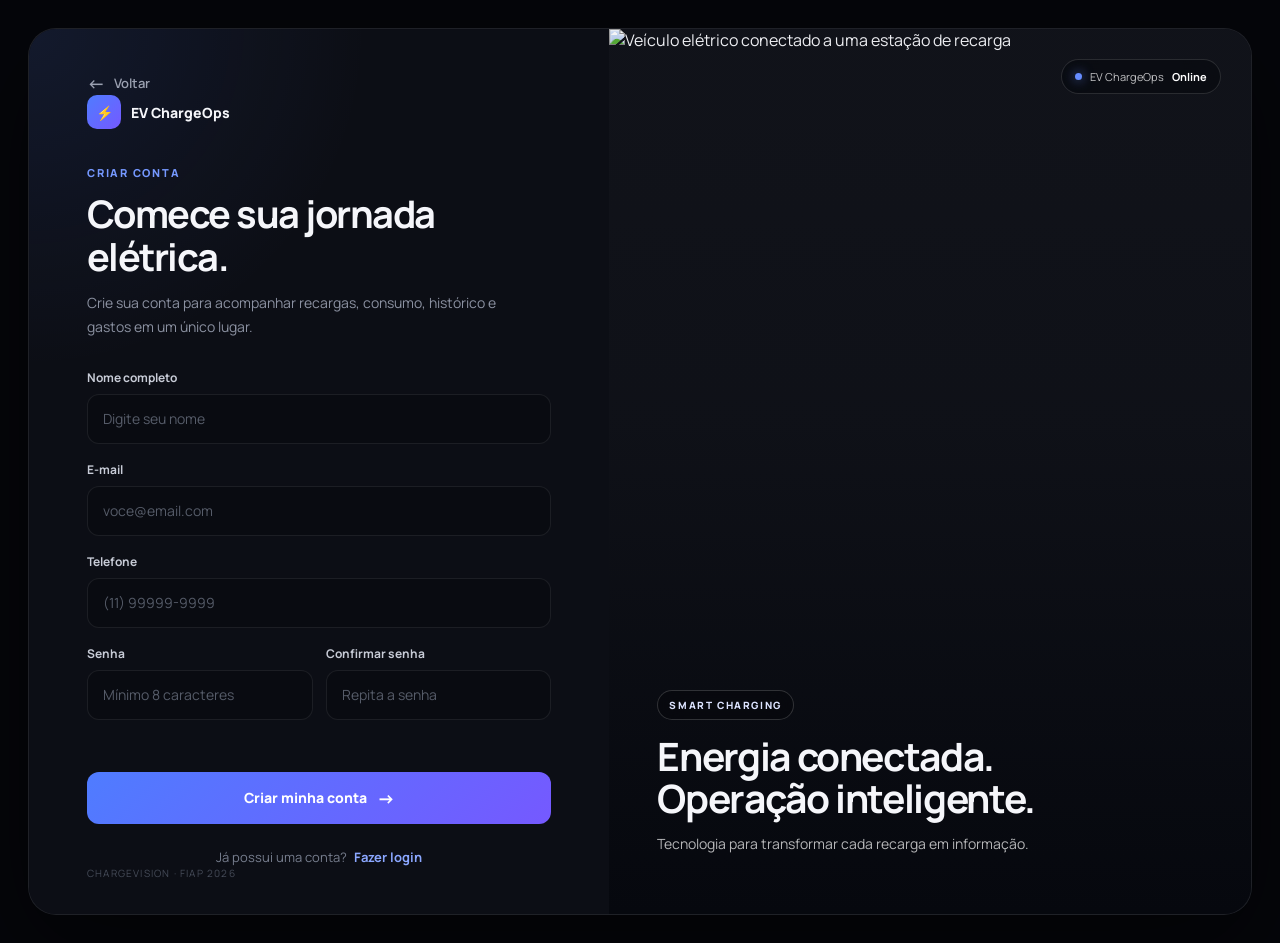
==== frontend/cadastro.html @ b4cae687 "feat: adiciona cadastro e painel do usuario" ====
<!DOCTYPE html>
<html lang="pt-BR">

<head>
    <meta charset="UTF-8">

    <meta
        name="viewport"
        content="width=device-width, initial-scale=1.0"
    >

    <title>
        Criar conta | EV ChargeOps
    </title>

    <link
        rel="preconnect"
        href="https://fonts.googleapis.com"
    >

    <link
        rel="preconnect"
        href="https://fonts.gstatic.com"
        crossorigin
    >

    <link
        href="https://fonts.googleapis.com/css2?family=Manrope:wght@400;500;600;700;800&display=swap"
        rel="stylesheet"
    >

    <link
        rel="stylesheet"
        href="cadastro.css"
    >
</head>

<body>

    <main class="cadastro-page">

        <section class="cadastro-shell">

            <!-- FORMULÁRIO -->

            <div class="cadastro-form-area">

                <a
                    class="back-link"
                    href="login.html"
                >
                    <span>←</span>
                    Voltar
                </a>

                <div class="cadastro-card">

                    <div class="brand">

                        <div class="brand-icon">
                            ⚡
                        </div>

                        <span>
                            EV ChargeOps
                        </span>

                    </div>

                    <div class="cadastro-heading">

                        <span class="heading-label">
                            CRIAR CONTA
                        </span>

                        <h1>
                            Comece sua jornada
                            elétrica.
                        </h1>

                        <p>
                            Crie sua conta para acompanhar
                            recargas, consumo, histórico e
                            gastos em um único lugar.
                        </p>

                    </div>

                    <form id="form-cadastro">

                        <div class="form-group">

                            <label for="nome">
                                Nome completo
                            </label>

                            <input
                                id="nome"
                                type="text"
                                autocomplete="name"
                                placeholder="Digite seu nome"
                                required
                            >

                        </div>

                        <div class="form-group">

                            <label for="email">
                                E-mail
                            </label>

                            <input
                                id="email"
                                type="email"
                                autocomplete="email"
                                placeholder="voce@email.com"
                                required
                            >

                        </div>

                        <div class="form-group">

                            <label for="telefone">
                                Telefone
                            </label>

                            <input
                                id="telefone"
                                type="tel"
                                autocomplete="tel"
                                placeholder="(11) 99999-9999"
                            >

                        </div>

                        <div class="form-row">

                            <div class="form-group">

                                <label for="senha">
                                    Senha
                                </label>

                                <input
                                    id="senha"
                                    type="password"
                                    minlength="8"
                                    autocomplete="new-password"
                                    placeholder="Mínimo 8 caracteres"
                                    required
                                >

                            </div>

                            <div class="form-group">

                                <label for="confirmar-senha">
                                    Confirmar senha
                                </label>

                                <input
                                    id="confirmar-senha"
                                    type="password"
                                    minlength="8"
                                    autocomplete="new-password"
                                    placeholder="Repita a senha"
                                    required
                                >

                            </div>

                        </div>

                        <div
                            id="cadastro-mensagem"
                            class="form-message"
                        ></div>

                        <button
                            id="btn-cadastrar"
                            type="submit"
                        >
                            Criar minha conta
                            <span>→</span>
                        </button>

                    </form>

                    <p class="login-link">

                        Já possui uma conta?

                        <a href="login.html">
                            Fazer login
                        </a>

                    </p>

                </div>

                <span class="footer-text">
                    ChargeVision · FIAP 2026
                </span>

            </div>

            <!-- IMAGEM -->

            <div class="cadastro-visual">

                <img
                    src="assets/cadastro-ev.jpg"
                    alt="Veículo elétrico conectado a uma estação de recarga"
                >

                <div class="visual-overlay"></div>

                <div class="visual-content">

                    <span class="visual-tag">
                        SMART CHARGING
                    </span>

                    <h2>
                        Energia conectada.
                        <br>
                        Operação inteligente.
                    </h2>

                    <p>
                        Tecnologia para transformar
                        cada recarga em informação.
                    </p>

                </div>

                <div class="visual-status">

                    <span class="status-dot"></span>

                    EV ChargeOps
                    <strong>Online</strong>

                </div>

            </div>

        </section>

    </main>

    <script src="cadastro.js"></script>

</body>

</html>
---- frontend/cadastro.css ----
* {
    margin: 0;
    padding: 0;
    box-sizing: border-box;
}

:root {
    --background: #07080d;
    --surface: #0c0e15;
    --surface-soft: #11141d;

    --text: #f5f6fa;
    --muted: #8b91a1;

    --blue: #4f7cff;
    --blue-light: #7598ff;
    --violet: #7559ff;

    --border: rgba(255, 255, 255, 0.08);
}

body {
    min-height: 100vh;

    font-family:
        "Manrope",
        sans-serif;

    background:
        #05060a;

    color:
        var(--text);
}

.cadastro-page {
    min-height: 100vh;

    display: flex;
    align-items: center;
    justify-content: center;

    padding: 28px;
}

.cadastro-shell {
    width: 100%;
    max-width: 1240px;

    min-height: 760px;

    display: grid;

    grid-template-columns:
        0.95fr
        1.05fr;

    overflow: hidden;

    border-radius: 28px;

    border:
        1px solid
        var(--border);

    background:
        var(--surface);

    box-shadow:
        0 32px 100px
        rgba(0, 0, 0, 0.48);
}

/* =========================
   FORM
========================= */

.cadastro-form-area {
    position: relative;

    padding:
        42px
        58px
        34px;

    display: flex;
    flex-direction: column;

    background:
        radial-gradient(
            circle at 0% 0%,
            rgba(79, 124, 255, 0.10),
            transparent 32%
        ),
        var(--surface);
}

.back-link {
    width: fit-content;

    display: inline-flex;
    align-items: center;

    gap: 9px;

    color:
        #9ba1b1;

    text-decoration: none;

    font-size: 13px;
    font-weight: 600;

    transition: 0.2s ease;
}

.back-link span {
    font-size: 18px;
}

.back-link:hover {
    color:
        white;

    transform:
        translateX(-2px);
}

.cadastro-card {
    width: 100%;
    max-width: 500px;

    margin:
        auto;
}

.brand {
    display: flex;
    align-items: center;

    gap: 10px;

    margin-bottom: 36px;

    font-size: 14px;
    font-weight: 800;
}

.brand-icon {
    width: 34px;
    height: 34px;

    display: flex;
    align-items: center;
    justify-content: center;

    border-radius: 10px;

    background:
        linear-gradient(
            135deg,
            var(--blue),
            var(--violet)
        );
}

.heading-label {
    display: block;

    margin-bottom: 12px;

    color:
        var(--blue-light);

    font-size: 11px;
    font-weight: 800;

    letter-spacing: 0.16em;
}

.cadastro-heading {
    margin-bottom: 30px;
}

.cadastro-heading h1 {
    max-width: 430px;

    margin-bottom: 14px;

    font-size: 38px;
    line-height: 1.12;

    letter-spacing: -0.04em;
}

.cadastro-heading p {
    max-width: 440px;

    color:
        var(--muted);

    font-size: 14px;
    line-height: 1.7;
}

#form-cadastro {
    display: flex;
    flex-direction: column;

    gap: 17px;
}

.form-row {
    display: grid;

    grid-template-columns:
        1fr
        1fr;

    gap: 13px;
}

.form-group {
    display: flex;
    flex-direction: column;

    gap: 8px;
}

.form-group label {
    color:
        #c8ccd7;

    font-size: 12px;
    font-weight: 700;
}

.form-group input {
    width: 100%;
    height: 50px;

    padding:
        0
        15px;

    border-radius: 12px;

    border:
        1px solid
        var(--border);

    outline: none;

    background:
        #090b11;

    color:
        white;

    font-family:
        inherit;

    font-size: 14px;

    transition:
        0.2s ease;
}

.form-group input::placeholder {
    color:
        #565c69;
}

.form-group input:hover {
    border-color:
        rgba(255, 255, 255, 0.15);
}

.form-group input:focus {
    border-color:
        rgba(79, 124, 255, 0.8);

    box-shadow:
        0 0 0 4px
        rgba(79, 124, 255, 0.10);
}

.form-message {
    min-height: 18px;

    font-size: 13px;
}

.form-message.error {
    color:
        #ff7c86;
}

.form-message.success {
    color:
        #7fa0ff;
}

#btn-cadastrar {
    width: 100%;
    height: 52px;

    display: flex;
    align-items: center;
    justify-content: center;

    gap: 10px;

    border: none;

    border-radius: 12px;

    cursor: pointer;

    background:
        linear-gradient(
            135deg,
            #4f7cff,
            #7559ff
        );

    color:
        white;

    font-family:
        inherit;

    font-size: 14px;
    font-weight: 800;

    transition:
        0.2s ease;
}

#btn-cadastrar span {
    font-size: 18px;
}

#btn-cadastrar:hover {
    transform:
        translateY(-2px);

    box-shadow:
        0 12px 32px
        rgba(79, 124, 255, 0.22);
}

#btn-cadastrar:disabled {
    opacity: 0.5;
    cursor: not-allowed;
    transform: none;
}

.login-link {
    margin-top: 24px;

    color:
        #777e8e;

    text-align: center;

    font-size: 13px;
}

.login-link a {
    margin-left: 4px;

    color:
        #8ba7ff;

    font-weight: 700;

    text-decoration: none;
}

.login-link a:hover {
    color:
        white;
}

.footer-text {
    color:
        #464c59;

    font-size: 10px;

    letter-spacing: 0.12em;

    text-transform: uppercase;
}

/* =========================
   VISUAL
========================= */

.cadastro-visual {
    position: relative;

    min-width: 0;

    overflow: hidden;

    background:
        #11131a;
}

.cadastro-visual img {
    position: absolute;

    width: 100%;
    height: 100%;

    object-fit: cover;

    inset: 0;
}

.visual-overlay {
    position: absolute;

    inset: 0;

    background:
        linear-gradient(
            180deg,
            rgba(5, 7, 13, 0.04) 10%,
            rgba(5, 7, 13, 0.18) 45%,
            rgba(5, 7, 13, 0.92) 100%
        );
}

.visual-content {
    position: absolute;

    left: 48px;
    right: 48px;
    bottom: 58px;

    z-index: 2;
}

.visual-tag {
    display: inline-block;

    margin-bottom: 15px;

    padding:
        7px
        11px;

    border:
        1px solid
        rgba(255, 255, 255, 0.17);

    border-radius: 999px;

    background:
        rgba(0, 0, 0, 0.22);

    backdrop-filter:
        blur(10px);

    color:
        #dce3ff;

    font-size: 10px;
    font-weight: 800;

    letter-spacing: 0.16em;
}

.visual-content h2 {
    max-width: 540px;

    margin-bottom: 14px;

    font-size: 39px;
    line-height: 1.08;

    letter-spacing: -0.035em;
}

.visual-content p {
    color:
        rgba(255, 255, 255, 0.70);

    font-size: 14px;

    line-height: 1.6;
}

.visual-status {
    position: absolute;

    top: 30px;
    right: 30px;

    z-index: 2;

    display: flex;
    align-items: center;

    gap: 8px;

    padding:
        9px
        13px;

    border:
        1px solid
        rgba(255, 255, 255, 0.13);

    border-radius: 999px;

    background:
        rgba(4, 6, 10, 0.44);

    backdrop-filter:
        blur(14px);

    font-size: 11px;

    color:
        rgba(255, 255, 255, 0.75);
}

.visual-status strong {
    color:
        white;
}

.status-dot {
    width: 7px;
    height: 7px;

    border-radius: 50%;

    background:
        #668cff;

    box-shadow:
        0 0 12px
        rgba(102, 140, 255, 0.8);
}

/* =========================
   RESPONSIVO
========================= */

@media (max-width: 940px) {

    .cadastro-shell {
        max-width: 650px;

        grid-template-columns:
            1fr;
    }

    .cadastro-visual {
        display: none;
    }

    .cadastro-form-area {
        min-height: 720px;
    }
}

@media (max-width: 560px) {

    .cadastro-page {
        padding: 12px;
    }

    .cadastro-shell {
        min-height: auto;

        border-radius: 20px;
    }

    .cadastro-form-area {
        min-height: auto;

        padding:
            26px
            22px;
    }

    .cadastro-card {
        margin:
            50px
            auto;
    }

    .cadastro-heading h1 {
        font-size: 31px;
    }

    .form-row {
        grid-template-columns:
            1fr;
    }
}
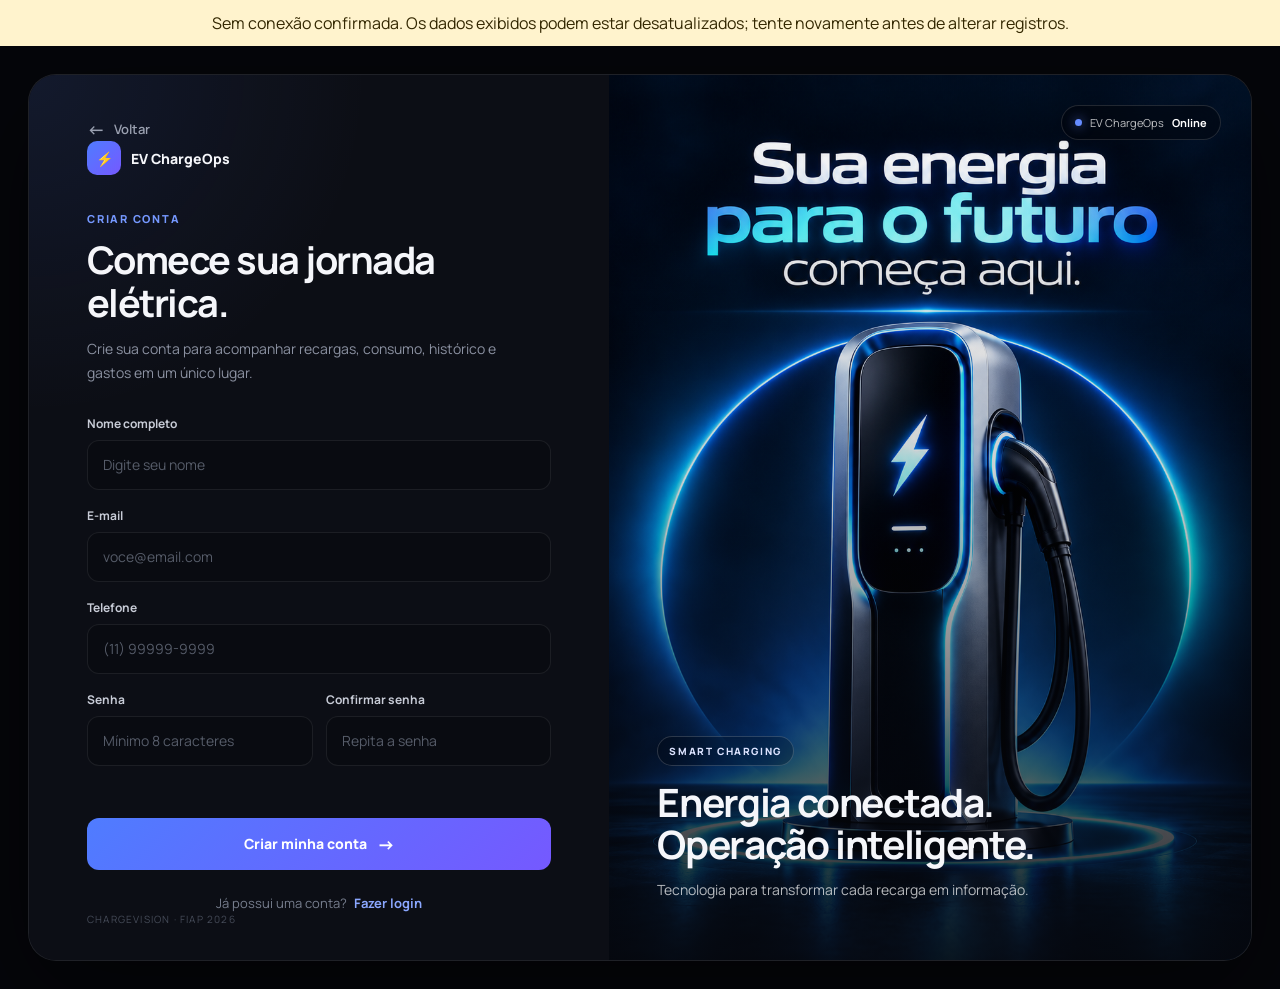
==== commit e6ea7ec4: "Integra aplicativo e adiciona contingência, persistência e recuperação" ====
--- a/frontend/cadastro.html
+++ b/frontend/cadastro.html
@@ -251,7 +251,7 @@
 
     </main>
 
-    <script src="cadastro.js"></script>
+    <script src="api.js"></script><script src="cadastro.js"></script>
 
 </body>
 
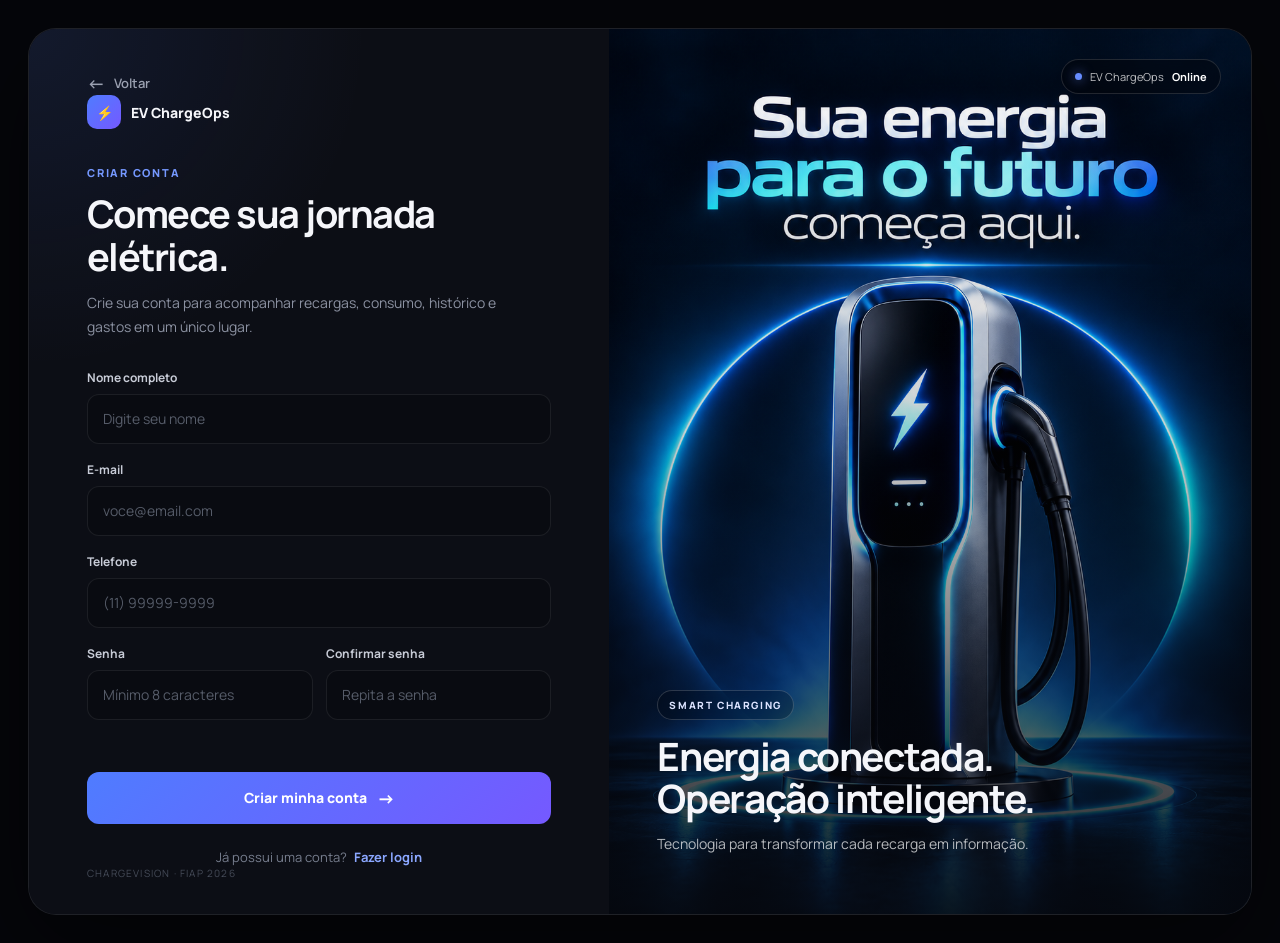
==== commit a349ed52: "Merge branch 'feature/login-dashboard-usuario'" ====
--- a/frontend/cadastro.html
+++ b/frontend/cadastro.html
@@ -251,7 +251,7 @@
 
     </main>
 
-    <script src="api.js"></script><script src="cadastro.js"></script>
+    <script src="cadastro.js"></script>
 
 </body>
 
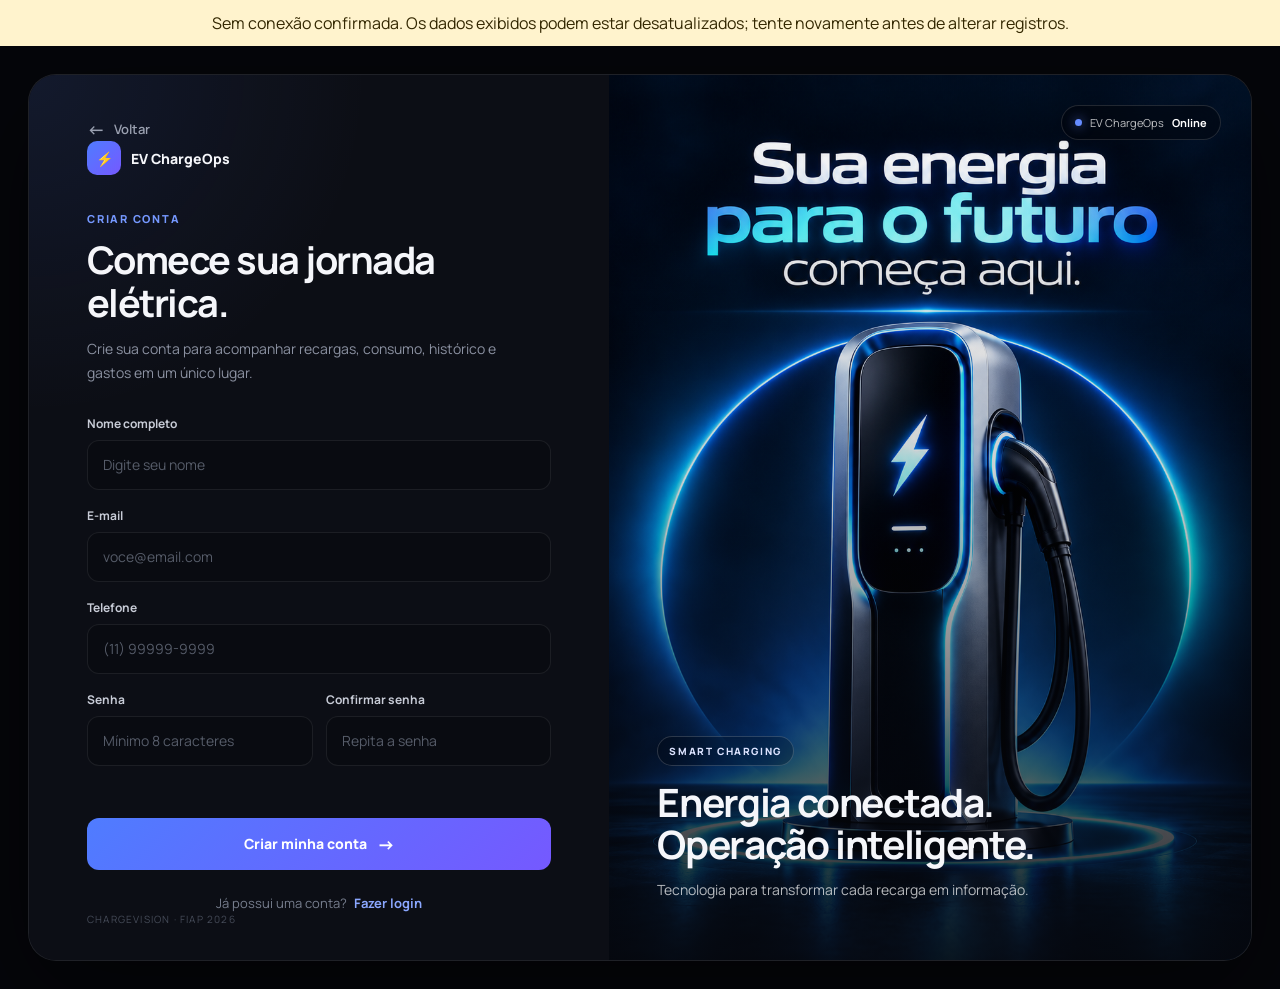
==== commit 980a6f31: "Integra main preservando contingencia, autenticacao e telas do grupo" ====
--- a/frontend/cadastro.html
+++ b/frontend/cadastro.html
@@ -251,8 +251,9 @@
 
     </main>
 
-    <script src="cadastro.js"></script>
+    <script src="api.js"></script>
+<script src="cadastro.js"></script>
 
 </body>
 
-</html>+</html>
--- a/frontend/cadastro.css
+++ b/frontend/cadastro.css
@@ -604,4 +604,4 @@
         grid-template-columns:
             1fr;
     }
-}+}
